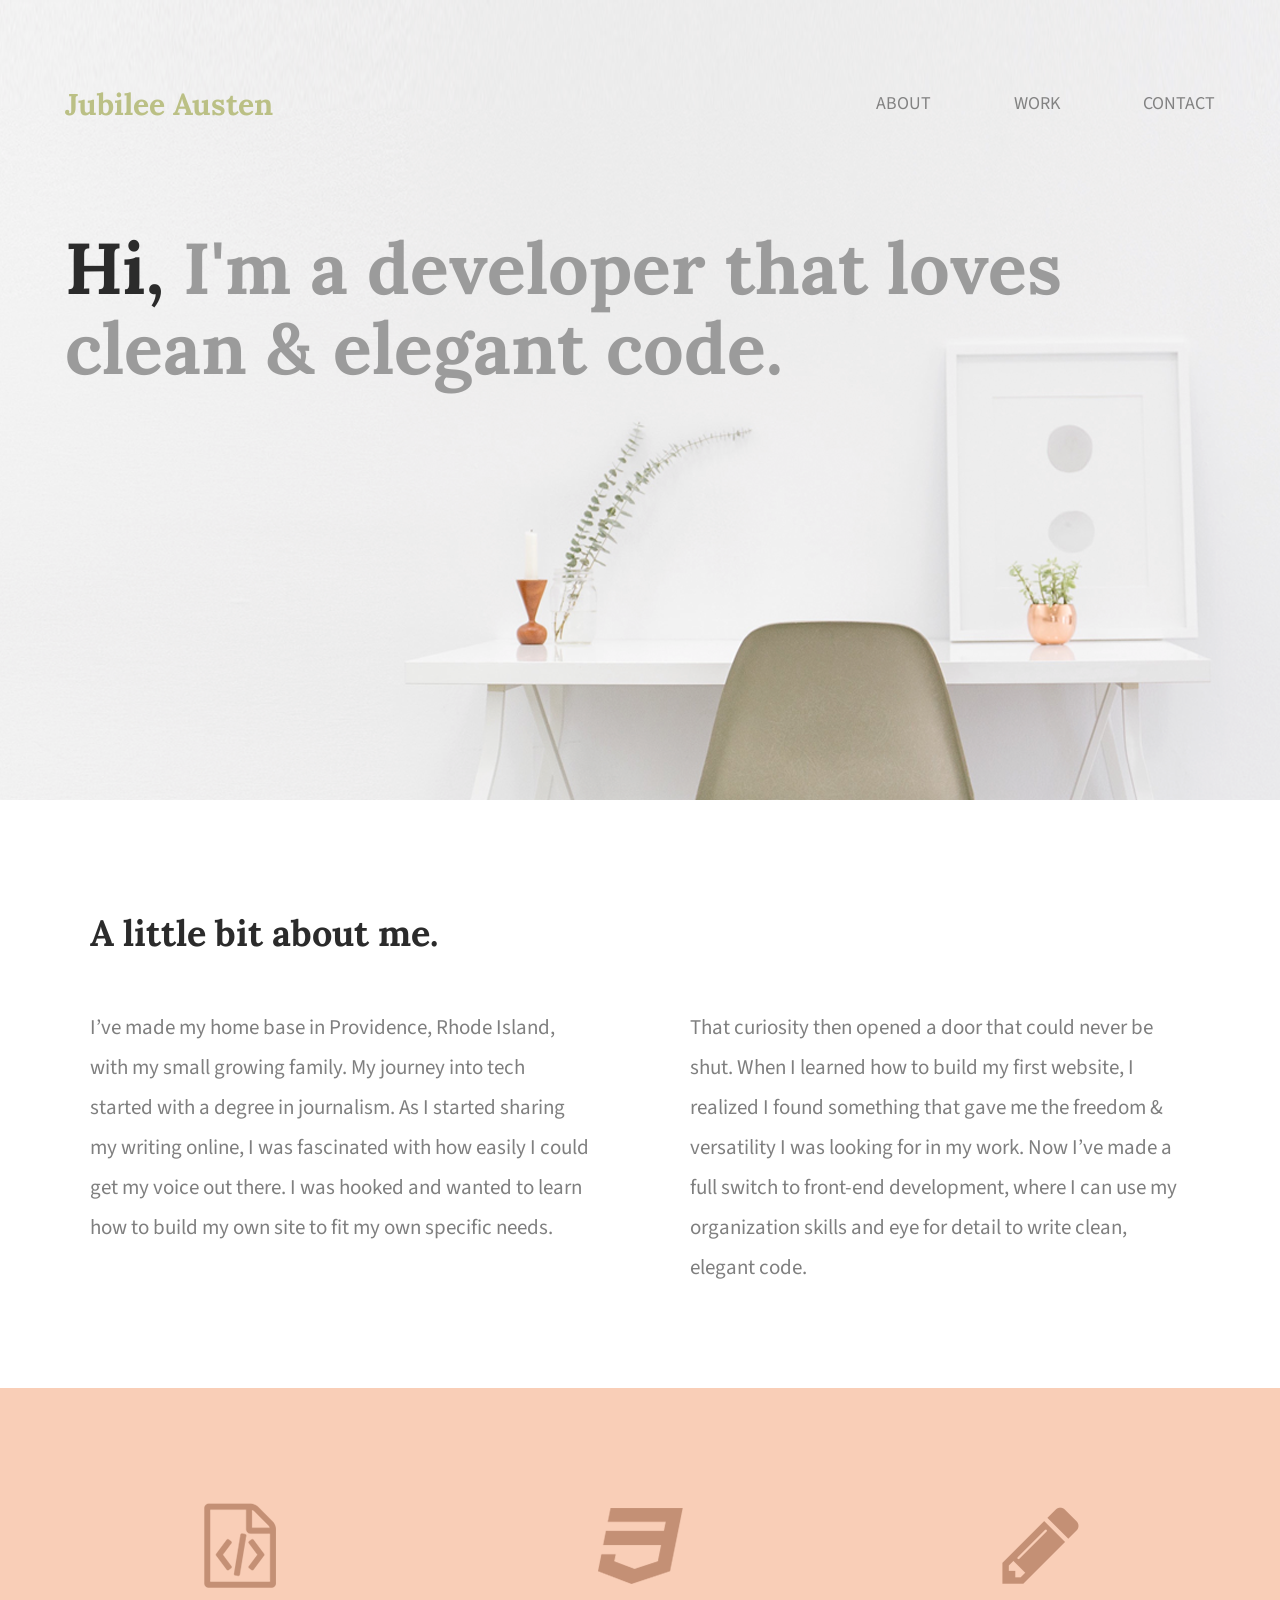
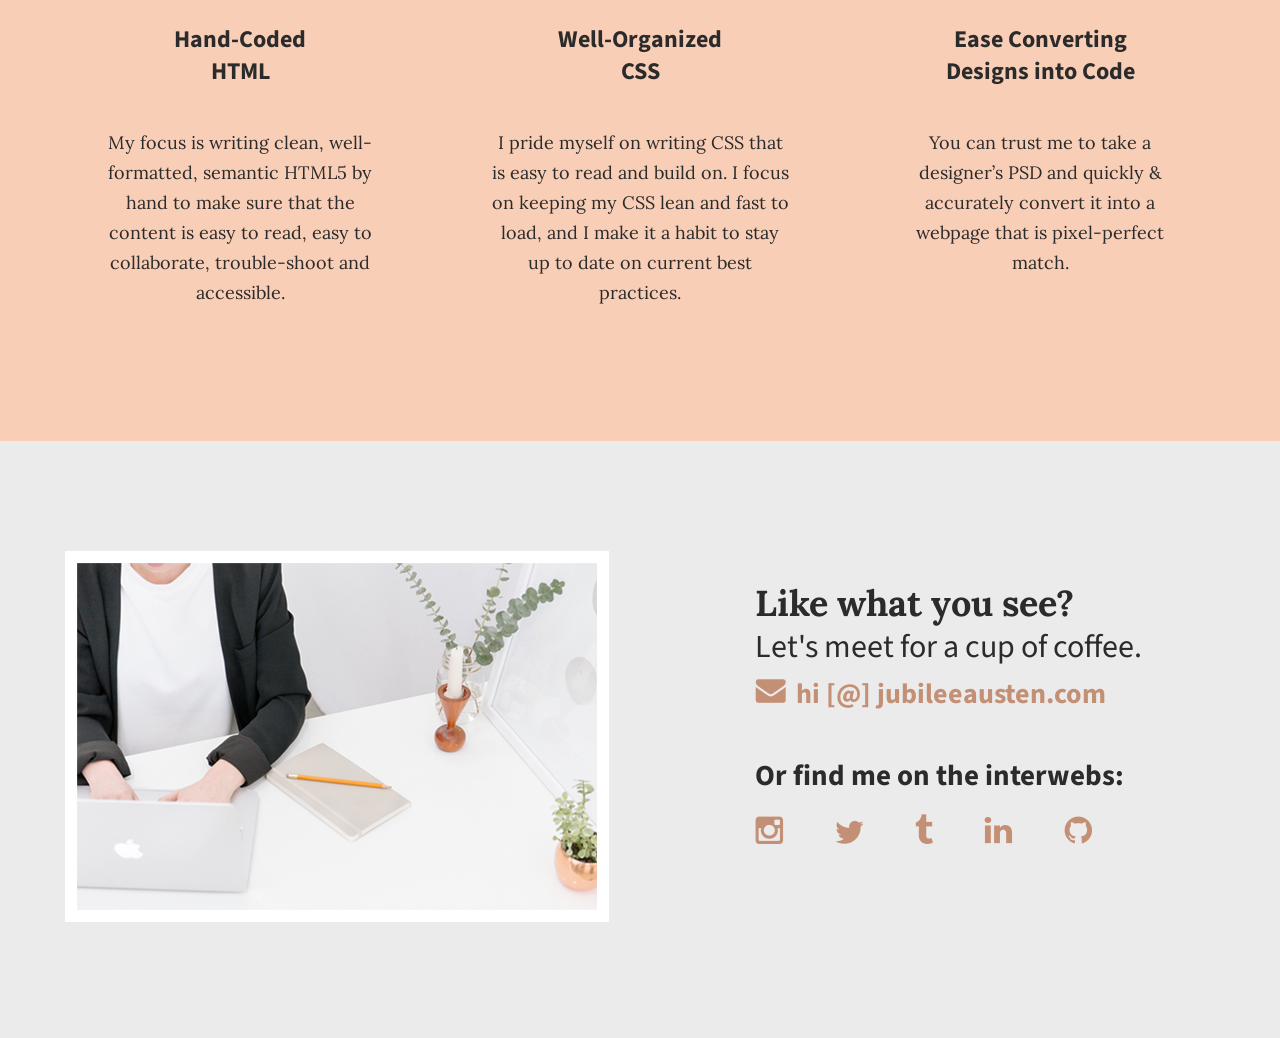
==== index.html @ f3dd8769 "Uploaded Jubilee Austen site files" ====
<!doctype html>
<html lang="en">
    <head>
        <meta charset="UTF-8">
        <meta name="viewport" content="width=device-width, initial-scale=1.0">
        <title>Jubilee Austen | Portfolio</title>
        <link rel="stylesheet" href="css/normalize.css">
        <link rel="stylesheet" href="css/main.css">
        <link href='https://fonts.googleapis.com/css?family=Source+Sans+Pro:400,700' rel='stylesheet' type='text/css'>
        <link rel="preconnect" href="https://fonts.googleapis.com">
        <link rel="preconnect" href="https://fonts.gstatic.com" crossorigin>
        <link href="https://fonts.googleapis.com/css2?family=Lora:wght@400;700&display=swap" rel="stylesheet" type="text/css">
    </head>

    <body>
    <header>
        <div class="full-width">
            <div class="half-width">
                <h1>Jubilee Austen</h1>
            </div>
            <div class="half-width">
                <nav>
                    <ul>
                        <li><a href="#about">About</a></li>
                        <li><a href="#work">Work</a></li>
                        <li><a href="#contact">Contact</a></li>
                    </ul>
                </nav>
            </div>
            <h2><span>Hi,</span> I'm a developer that loves clean &amp; elegant code.</h2>
        </div> 
    </header>

    <main>

        <section id="about">
            <div class="full-width">
                <h2>A little bit about me.</h2>

                <div class="half-width">
                    <p>I’ve made my home base in Providence, Rhode Island, with my small growing family. My journey into tech started with a degree in journalism. As I started sharing my writing online, I was fascinated with how easily I could get my voice out there. I was hooked and wanted to learn how to build my own site to fit my own specific needs.</p>
                </div>

                <div class="half-width">
                    <p>That curiosity then opened a door that could never be shut. When I learned how to build my first website, I realized I found something that gave me the freedom & versatility I was looking for in my work. Now I’ve made a full switch to front-end development, where I can use my organization skills and eye for detail to write clean, elegant code.</p>
                </div>
                
            </div>
        </section>

        <section id="work">
            <div class="full-width">

                <div class="third-width"><img src="img/html-icon.png" alt="HTML icon" />
                <br>
                <h3>Hand-Coded HTML</h3>
                <br>
                <p>My focus is writing clean, well-formatted, semantic HTML5 by hand to make sure that the content is easy to read, easy to collaborate, trouble-shoot and accessible.</p>
                </div>

                <div class="third-width"><img src="img/css-icon.png" alt="CSS icon" />
                <br>
                <h3>Well-Organized CSS</h3>
                <br>
                <p>I pride myself on writing CSS that is easy to read and build on. I focus on keeping my CSS lean and fast to load, and I make it a habit to stay up to date on current best practices.</p>
                </div>

                <div class="third-width"><img src="img/pencil-icon.png" alt="pencil icon" />
                <br>
                <h3>Ease Converting Designs into Code</h3>
                <br>
                <p>You can trust me to take a designer’s PSD and quickly & accurately convert it into a webpage that is pixel-perfect match.</p>
                </div>
            </div>
        </section>

        <footer id="contact">
            <div class="full-width">
                <div class="half-width"><img src="img/contact-image.png" id="contact-img" alt="woman working on a laptop at a desk"></div>
                <div class="half-width">
                    <h2>Like what you see?</h2>
                    <h3 id="email-header">Let's meet for a cup of coffee.</h3>
                    <a href="mailto:hi@jubileeausten.com"><img src="img/envelope.png" id="envelope" alt="envelope icon" />hi [@] jubileeausten.com</a>
                    <h3 id="socialmedia-header">Or find me on the interwebs:</h3>
                    <ul>
                    <li><a href="https://instagram.com"><img src="img/instagram.png" alt="Instagram logo"></a></li>
                    <li><a href="https://twitter.com"><img src="img/twitter.png" alt="Twitter logo"></a></li>
                    <li><a href="https://tumblr.com"><img src="img/tumblr.png" alt="Tumblr logo"></a></li>
                    <li><a href="https://linkedin.com"><img src="img/linkedin.png" alt="LinkedIn logo"></a></li>
                    <li><a href="https://github.com"><img src="img/github.png" alt="Github logo"></a></li>
                    </ul>
                </div>
            </div>
        </footer>


    </main>

    </body>
</html>
---- css/main.css ----
/***** BASE STYLES *****/

body {
font-family: 'Source Sans Pro', sans-serif;
color: #2b2b2b;
}

/***** GRID *****/

.full-width {
    width: 1200px;
    margin: 0 auto;
    overflow: auto;
}

.half-width {
    width: 600px;
    float: left;
}

.third-width {
    width: 400px;
    float: left;
}

/***** HEADER *****/

header {
    height: 800px;
    background: url('../img/full-background.png');
    background-size: cover;
    background-position: center;
}

header h1 {
    font-family: 'Lora', serif;
    font-size: 30px;
    color: #bbc085;
    padding: 65px 0 65px 25px;
}
nav {
    float: right;
    padding: 75px 25px;
}
nav ul li{
    display: inline-block;
}
nav ul li a {
    text-transform: uppercase;
    text-decoration: none;
    font-size: 18px;
    color: #828282;
    padding-left: 80px;
}
header h2 {
    width: 1000px;
    clear: both;
    font-family: 'Lora', serif;
    font-size: 72px;
    line-height: 80px;
    color: #9b9b9b;
    padding: 20px 0 20px 25px;
}
header h2 span {
    color: #2b2b2b;
}

/***** ABOUT SECTION *****/

#about .full-width {
    padding: 80px 0;
}

#about h2 {
    font-family: "Lora", serif;
    font-size: 36px;
    padding-left: 50px;
}

#about p {
    font-size: 21px;
    color: #7f7f7f;
    line-height: 40px;
    padding-left: 50px;
    padding-right: 50px;
}

/***** WORK SECTION *****/

#work {
    background-color: #f9ceb7;
    text-align: center;
}

#work .full-width {
    padding: 115px 0;
}

#work img {
    padding-bottom: 30px;
}

#work h3 {
    font-size: 24px;
    line-height: 32px;
    width: 190px;
    margin: 0 auto;
}

#work p {
    font-family: "Lora", serif;
    font-size: 18px;
    line-height: 30px;
    padding: 0 50px;
}

/***** CONTACT SECTION *****/

#contact {
    background-color: #ebebeb;
}

#contact .full-width {
    padding: 110px 0;
}

#contact #contact-img {
    margin-left: 25px;
    border: 12px solid #ffffff;
}

#contact h2, #contact #email-header, #contact #socialmedia-header, #contact ul {
    padding-left: 115px;
}

#contact #envelope {
    padding: 0px 10px 0px 115px;
}

#contact h2 {
    font-family: "Lora", serif;
    color: #2b2b2b;
    font-size: 36px;
    line-height: 44px;
}

#contact #email-header {
    font-size: 32px; 
    font-weight: 400;
    line-height: 44px;
    margin: -30px 0 5px 0;
}

#contact #socialmedia-header {
    font-weight: bold;
    font-size: 29px;
    line-height: 44px;
    margin: 40px 0 0 0;
}

#contact a {
    text-decoration: none;
    color: #c49075;
    font-weight: bold;
    font-size: 28px;
}

#contact ul {
    list-style: none;
}
#contact ul li {
     display: inline-block;
}
#contact ul img {
    padding-right: 48px;
}
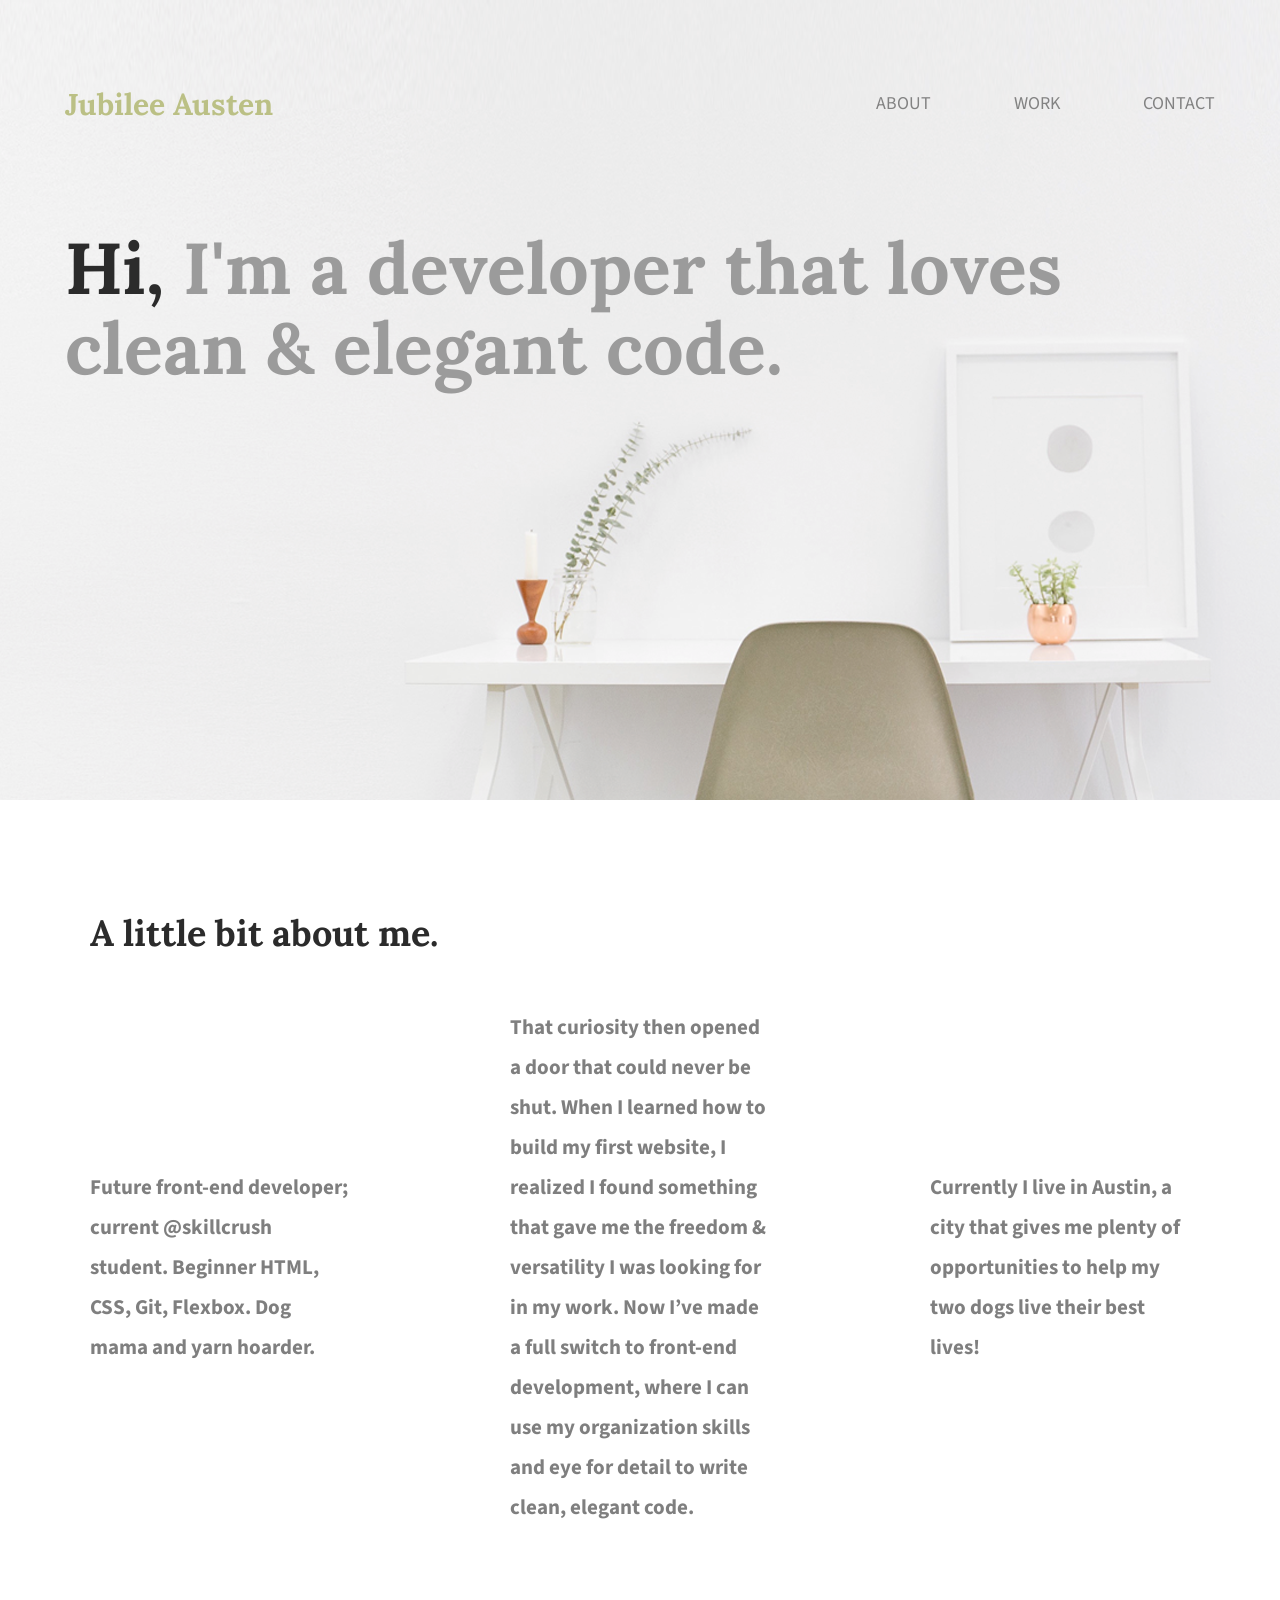
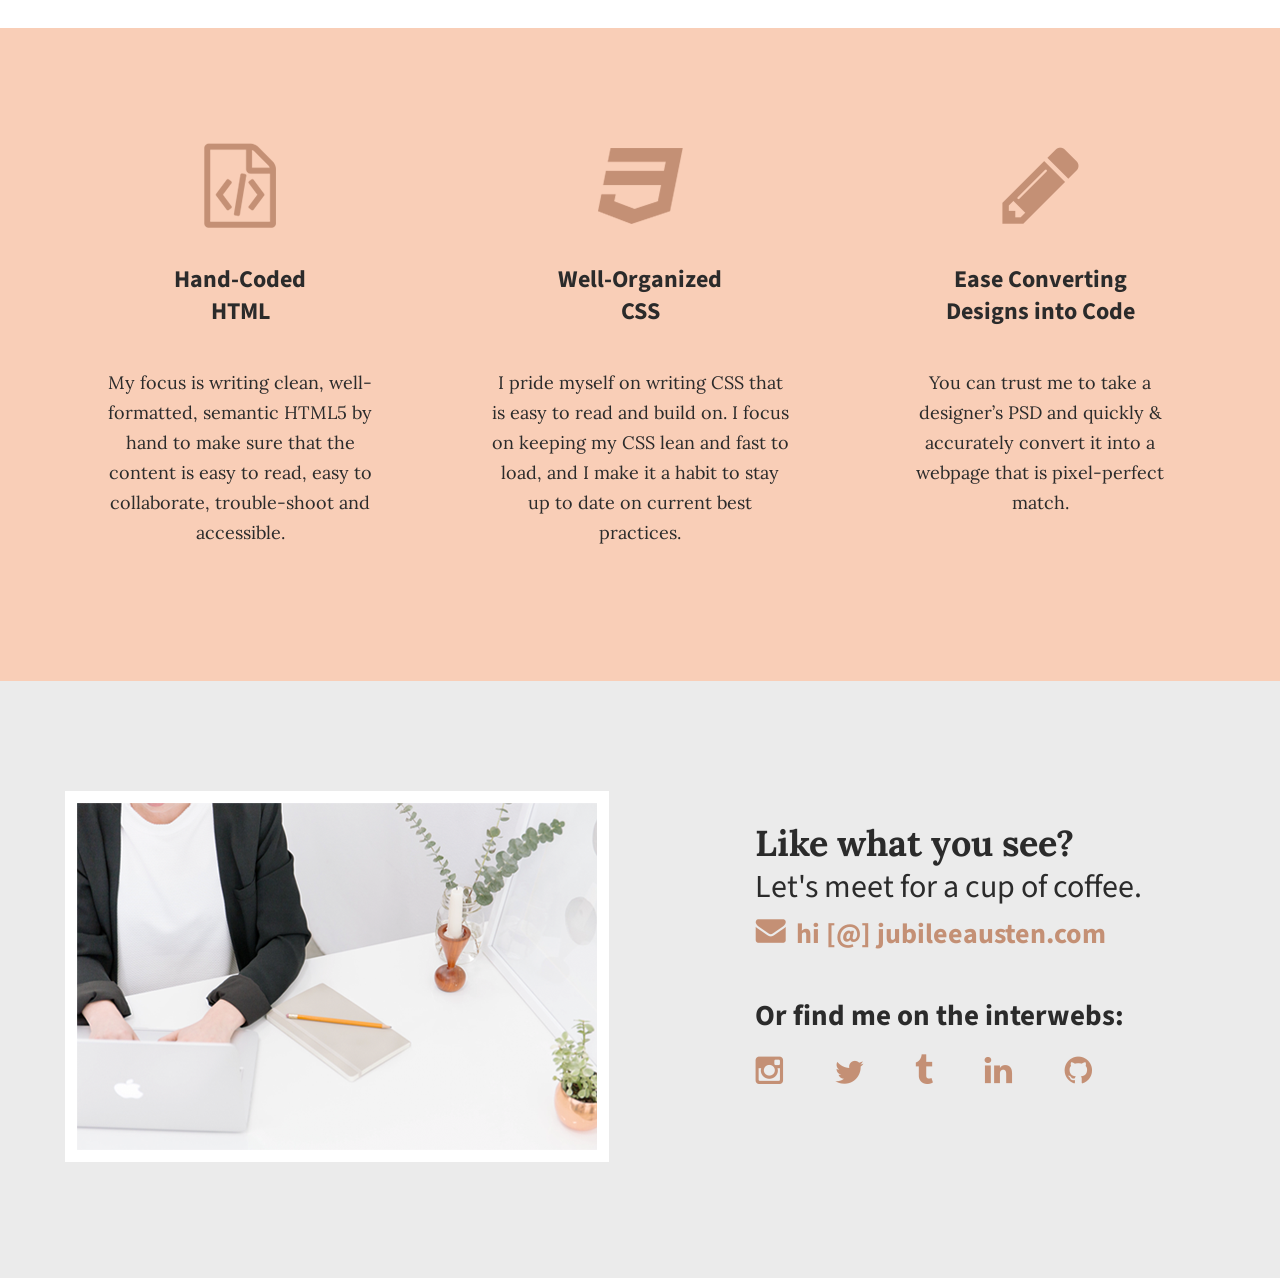
==== commit ed69c44f: "Updated about section to flexbox grid" ====
--- a/index.html
+++ b/index.html
@@ -37,14 +37,21 @@
             <div class="full-width">
                 <h2>A little bit about me.</h2>
 
-                <div class="half-width">
-                    <p>I’ve made my home base in Providence, Rhode Island, with my small growing family. My journey into tech started with a degree in journalism. As I started sharing my writing online, I was fascinated with how easily I could get my voice out there. I was hooked and wanted to learn how to build my own site to fit my own specific needs.</p>
+                <section class="flex-container">
+
+                <div class="flex-items" id="bio">
+                    <p>Future front-end developer; current @skillcrush student. Beginner HTML, CSS, Git, Flexbox. Dog mama and yarn hoarder.
+                    </p>
                 </div>
 
-                <div class="half-width">
+                <div class="flex-items" id="more-info">
                     <p>That curiosity then opened a door that could never be shut. When I learned how to build my first website, I realized I found something that gave me the freedom & versatility I was looking for in my work. Now I’ve made a full switch to front-end development, where I can use my organization skills and eye for detail to write clean, elegant code.</p>
                 </div>
-                
+
+                <div class="flex-items" id="dog-info">
+                    <p>Currently I live in Austin, a city that gives me plenty of opportunities to help my two dogs live their best lives!</p>
+                </div>
+                </section>  
             </div>
         </section>
 
--- a/css/main.css
+++ b/css/main.css
@@ -85,6 +85,23 @@
     padding-right: 50px;
 }
 
+.flex-container {
+    display: flex;
+    font-weight: bold;
+    flex-flow: row nowrap;
+    justify-content: space-between;
+    align-items: center;
+}
+
+.flex-items {
+    display: flex;
+    font-size: 21px;
+    color: #7f7f7f;
+    line-height: 40px;
+    width: 30%;
+    justify-content: center;
+    align-items: center;
+}
 /***** WORK SECTION *****/
 
 #work {
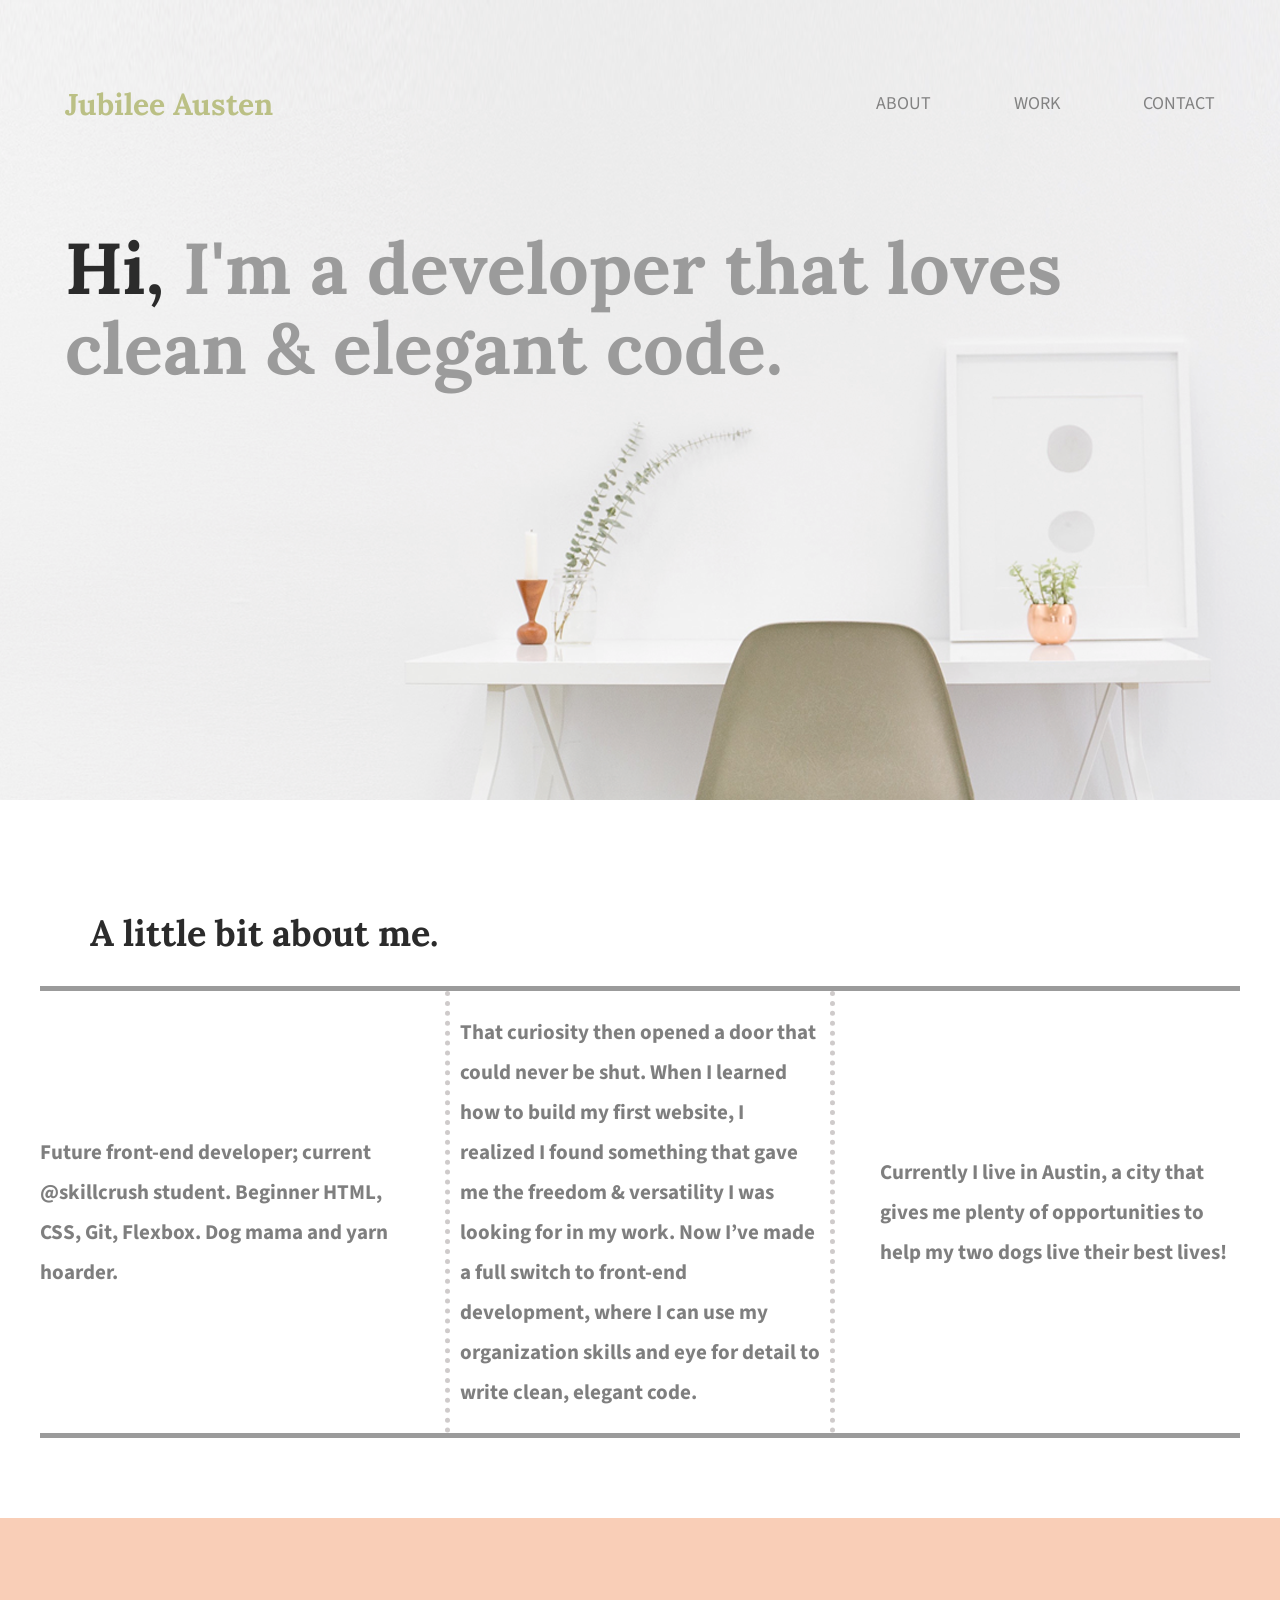
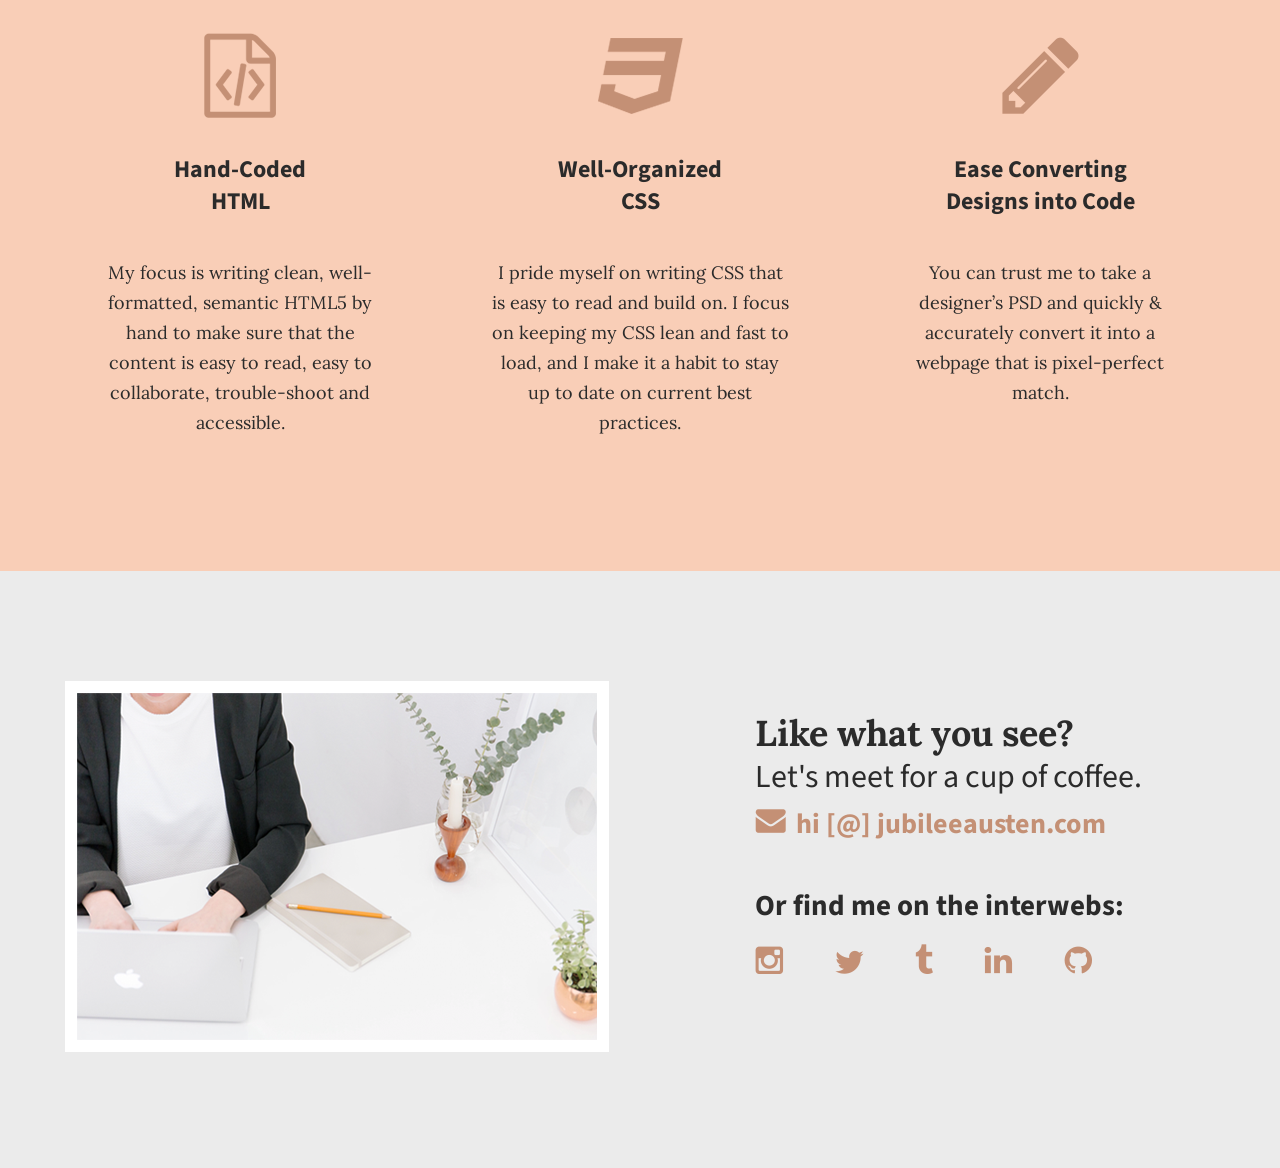
==== commit 8b0309a8: "Changed borders around section" ====
--- a/index.html
+++ b/index.html
@@ -37,7 +37,7 @@
             <div class="full-width">
                 <h2>A little bit about me.</h2>
 
-                <section class="flex-container">
+                <section id= "about-grid" class="flex-container">
 
                 <div class="flex-items" id="bio">
                     <p>Future front-end developer; current @skillcrush student. Beginner HTML, CSS, Git, Flexbox. Dog mama and yarn hoarder.
--- a/css/main.css
+++ b/css/main.css
@@ -77,12 +77,15 @@
     padding-left: 50px;
 }
 
-#about p {
+#about-grid {
+    border-top: 5px solid #9b9b9b;  
+    border-bottom: 5px solid #9b9b9b;
+}
+
+#about-grid p {
     font-size: 21px;
     color: #7f7f7f;
     line-height: 40px;
-    padding-left: 50px;
-    padding-right: 50px;
 }
 
 .flex-container {
@@ -102,6 +105,13 @@
     justify-content: center;
     align-items: center;
 }
+
+#more-info {
+    border-left: 5px dotted #cfcbcb;
+    border-right: 5px dotted #cfcbcb;
+    padding-left: 10px;
+    padding-right: 10px;
+}
 /***** WORK SECTION *****/
 
 #work {
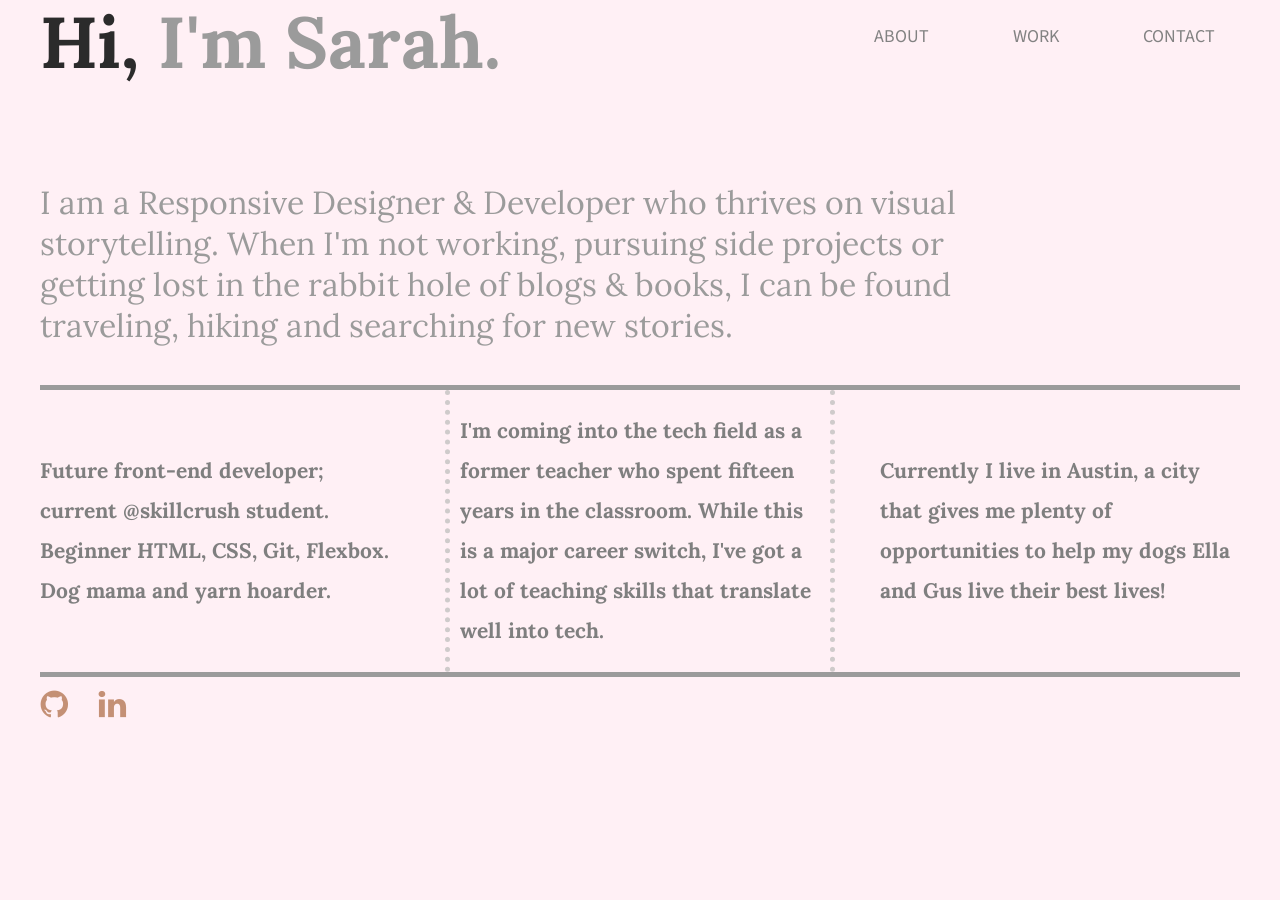
==== commit 56d18d17: "Renamed index" ====
--- a/index.html
+++ b/index.html
@@ -3,9 +3,9 @@
     <head>
         <meta charset="UTF-8">
         <meta name="viewport" content="width=device-width, initial-scale=1.0">
-        <title>Jubilee Austen | Portfolio</title>
+        <title> Sarah Strom | Portfolio</title>
         <link rel="stylesheet" href="css/normalize.css">
-        <link rel="stylesheet" href="css/main.css">
+        <link rel="stylesheet" href="css/grid.css">
         <link href='https://fonts.googleapis.com/css?family=Source+Sans+Pro:400,700' rel='stylesheet' type='text/css'>
         <link rel="preconnect" href="https://fonts.googleapis.com">
         <link rel="preconnect" href="https://fonts.gstatic.com" crossorigin>
@@ -16,92 +16,49 @@
     <header>
         <div class="full-width">
             <div class="half-width">
-                <h1>Jubilee Austen</h1>
+                <h2><span>Hi,</span> I'm Sarah.</h2>
             </div>
             <div class="half-width">
                 <nav>
                     <ul>
-                        <li><a href="#about">About</a></li>
+                        <li><a href="#about-grid">About</a></li>
                         <li><a href="#work">Work</a></li>
-                        <li><a href="#contact">Contact</a></li>
+                        <li><a href="#contact-grid">Contact</a></li>
                     </ul>
                 </nav>
             </div>
-            <h2><span>Hi,</span> I'm a developer that loves clean &amp; elegant code.</h2>
+            <div class="full-width">
+                <p>I am a Responsive Designer & Developer who thrives on visual storytelling. When I'm not working, pursuing side projects or getting lost in the rabbit hole of blogs & books, I can be found traveling, hiking and searching for new stories.</p>
+            </div>                
         </div> 
     </header>
 
     <main>
-
+        
         <section id="about">
             <div class="full-width">
-                <h2>A little bit about me.</h2>
-
                 <section id= "about-grid" class="flex-container">
-
                 <div class="flex-items" id="bio">
                     <p>Future front-end developer; current @skillcrush student. Beginner HTML, CSS, Git, Flexbox. Dog mama and yarn hoarder.
                     </p>
                 </div>
 
                 <div class="flex-items" id="more-info">
-                    <p>That curiosity then opened a door that could never be shut. When I learned how to build my first website, I realized I found something that gave me the freedom & versatility I was looking for in my work. Now I’ve made a full switch to front-end development, where I can use my organization skills and eye for detail to write clean, elegant code.</p>
-                </div>
+                    <p>I'm coming into the tech field as a former teacher who spent fifteen years in the classroom. While this is a major career switch, I've got a lot of teaching skills that translate well into tech.</p></div>
 
                 <div class="flex-items" id="dog-info">
-                    <p>Currently I live in Austin, a city that gives me plenty of opportunities to help my two dogs live their best lives!</p>
+                    <p>Currently I live in Austin, a city that gives me plenty of opportunities to help my dogs Ella and Gus live their best lives!</p>
                 </div>
                 </section>  
             </div>
         </section>
-
-        <section id="work">
-            <div class="full-width">
-
-                <div class="third-width"><img src="img/html-icon.png" alt="HTML icon" />
-                <br>
-                <h3>Hand-Coded HTML</h3>
-                <br>
-                <p>My focus is writing clean, well-formatted, semantic HTML5 by hand to make sure that the content is easy to read, easy to collaborate, trouble-shoot and accessible.</p>
-                </div>
-
-                <div class="third-width"><img src="img/css-icon.png" alt="CSS icon" />
-                <br>
-                <h3>Well-Organized CSS</h3>
-                <br>
-                <p>I pride myself on writing CSS that is easy to read and build on. I focus on keeping my CSS lean and fast to load, and I make it a habit to stay up to date on current best practices.</p>
-                </div>
-
-                <div class="third-width"><img src="img/pencil-icon.png" alt="pencil icon" />
-                <br>
-                <h3>Ease Converting Designs into Code</h3>
-                <br>
-                <p>You can trust me to take a designer’s PSD and quickly & accurately convert it into a webpage that is pixel-perfect match.</p>
-                </div>
-            </div>
-        </section>
-
+    </main>
         <footer id="contact">
             <div class="full-width">
-                <div class="half-width"><img src="img/contact-image.png" id="contact-img" alt="woman working on a laptop at a desk"></div>
-                <div class="half-width">
-                    <h2>Like what you see?</h2>
-                    <h3 id="email-header">Let's meet for a cup of coffee.</h3>
-                    <a href="mailto:hi@jubileeausten.com"><img src="img/envelope.png" id="envelope" alt="envelope icon" />hi [@] jubileeausten.com</a>
-                    <h3 id="socialmedia-header">Or find me on the interwebs:</h3>
-                    <ul>
-                    <li><a href="https://instagram.com"><img src="img/instagram.png" alt="Instagram logo"></a></li>
-                    <li><a href="https://twitter.com"><img src="img/twitter.png" alt="Twitter logo"></a></li>
-                    <li><a href="https://tumblr.com"><img src="img/tumblr.png" alt="Tumblr logo"></a></li>
-                    <li><a href="https://linkedin.com"><img src="img/linkedin.png" alt="LinkedIn logo"></a></li>
-                    <li><a href="https://github.com"><img src="img/github.png" alt="Github logo"></a></li>
-                    </ul>
-                </div>
+                <a href="https://github.com/srstrom" target= _blank><img src="img/github.png" class="github"></a>
+                <a href="https://linkedin.com/in/sarah-strom-13355311" target= _blank><img src="img/linkedin.png" class="linkedin"></a>
+
             </div>
         </footer>
-
-
-    </main>
-
     </body>
-</html>
+</html>
--- a/css/grid.css
+++ b/css/grid.css
@@ -0,0 +1,140 @@
+/***** BASE STYLES *****/
+html {
+    background-color: lavenderblush;
+    height: 100%;
+    width: 100%;
+}
+
+body {
+font-family: 'Source Sans Pro', sans-serif;
+padding: 0 2em;
+font-size: 1.25em;
+height: 100%;
+color: lavenderblush;
+}
+
+/***** GRID *****/
+
+.full-width {
+    width: 1200px;
+    margin: 0 auto;
+    overflow: auto;
+}
+
+.half-width {
+    width: 600px;
+    float: left;
+}
+
+.third-width {
+    width: 400px;
+    float: left;
+}
+
+header,
+main {
+    display: flex;
+    justify-content: center;
+    align-items: center;
+}
+
+
+/***** HEADER *****/
+
+header {
+    height: 300px;
+}
+
+header h1 {
+    font-family: 'Lora', serif;
+    font-size: 30px;
+    color: #bbc085;
+}
+
+nav {
+    float: right;
+    padding: 80px 25px;
+}
+nav ul li{
+    display: inline-block;
+}
+nav ul li a {
+    text-transform: uppercase;
+    text-decoration: none;
+    font-size: 18px;
+    color: #828282;
+    padding-left: 80px;
+}
+header h2 {
+    width: 1000px;
+    clear: both;
+    font-family: 'Lora', serif;
+    font-size: 72px;
+    line-height: 80px;
+    color: #9b9b9b;
+    padding: 20px 20px 20px 0;
+    margin-bottom: 45px;
+}
+
+header h2 span {
+    color: #2b2b2b;
+}
+
+header p {
+    width: 1000px;
+    font-family: 'Lora', serif;
+    font-size: 32px;
+    color: #9b9b9b;
+}
+
+
+
+/***** ABOUT SECTION *****/
+
+#about-grid {
+    border-top: 5px solid #9b9b9b;  
+    border-bottom: 5px solid #9b9b9b;
+    margin-top: 85px;
+}
+
+#about-grid p {
+    font-size: 21px;
+    font-family: 'Lora', serif;
+    color: #7f7f7f;
+    line-height: 40px;
+}
+
+.flex-container {
+    display: flex;
+    font-weight: bold;
+    flex-flow: row nowrap;
+    justify-content: space-between;
+    align-items: center;
+}
+
+.flex-items {
+    display: flex;
+    font-size: 21px;
+    color: #7f7f7f;
+    line-height: 40px;
+    width: 30%;
+    justify-content: center;
+    align-items: center;
+}
+
+#more-info {
+    border-left: 5px dotted #cfcbcb;
+    border-right: 5px dotted #cfcbcb;
+    padding-left: 10px;
+    padding-right: 10px;
+}
+/***** WORK SECTION *****/
+
+/***** CONTACT SECTION *****/
+#contact {
+    padding-top: 13px;
+}
+#contact .github {
+    padding-right: 25px;
+}
+
